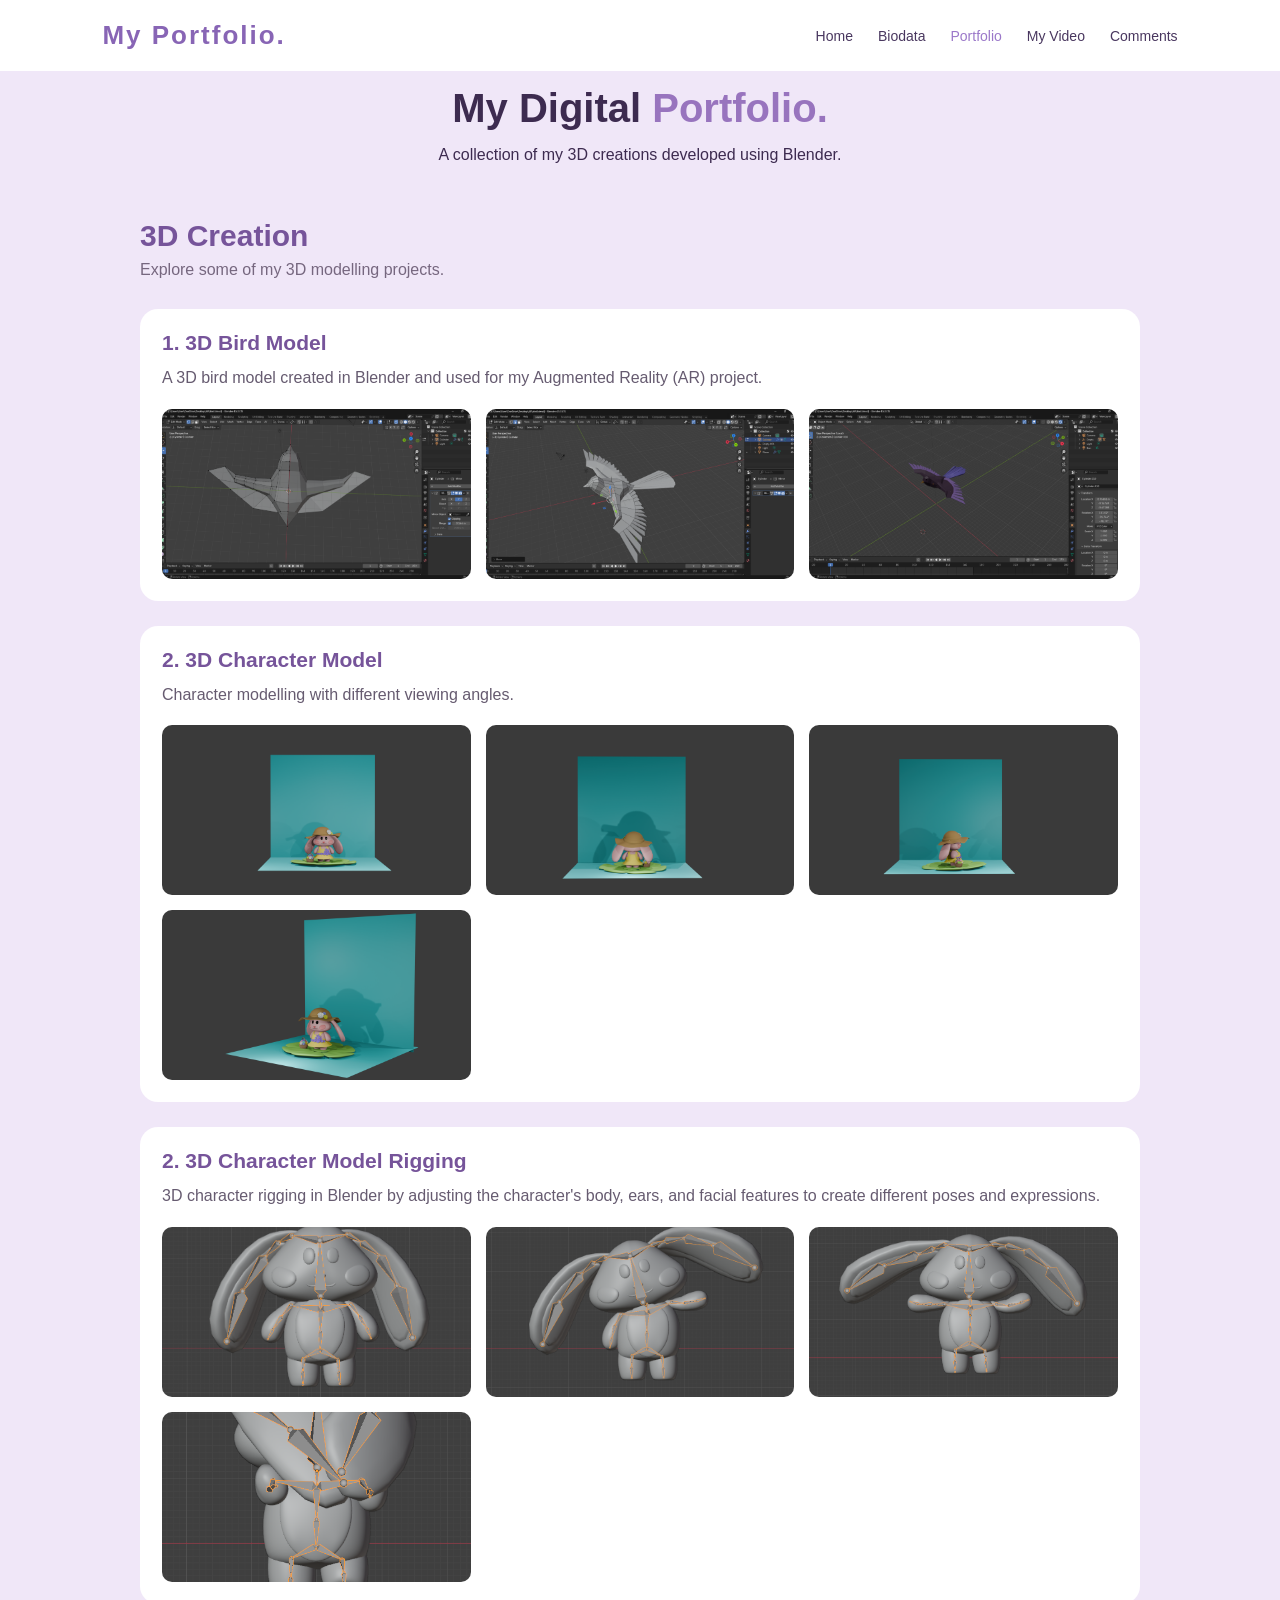
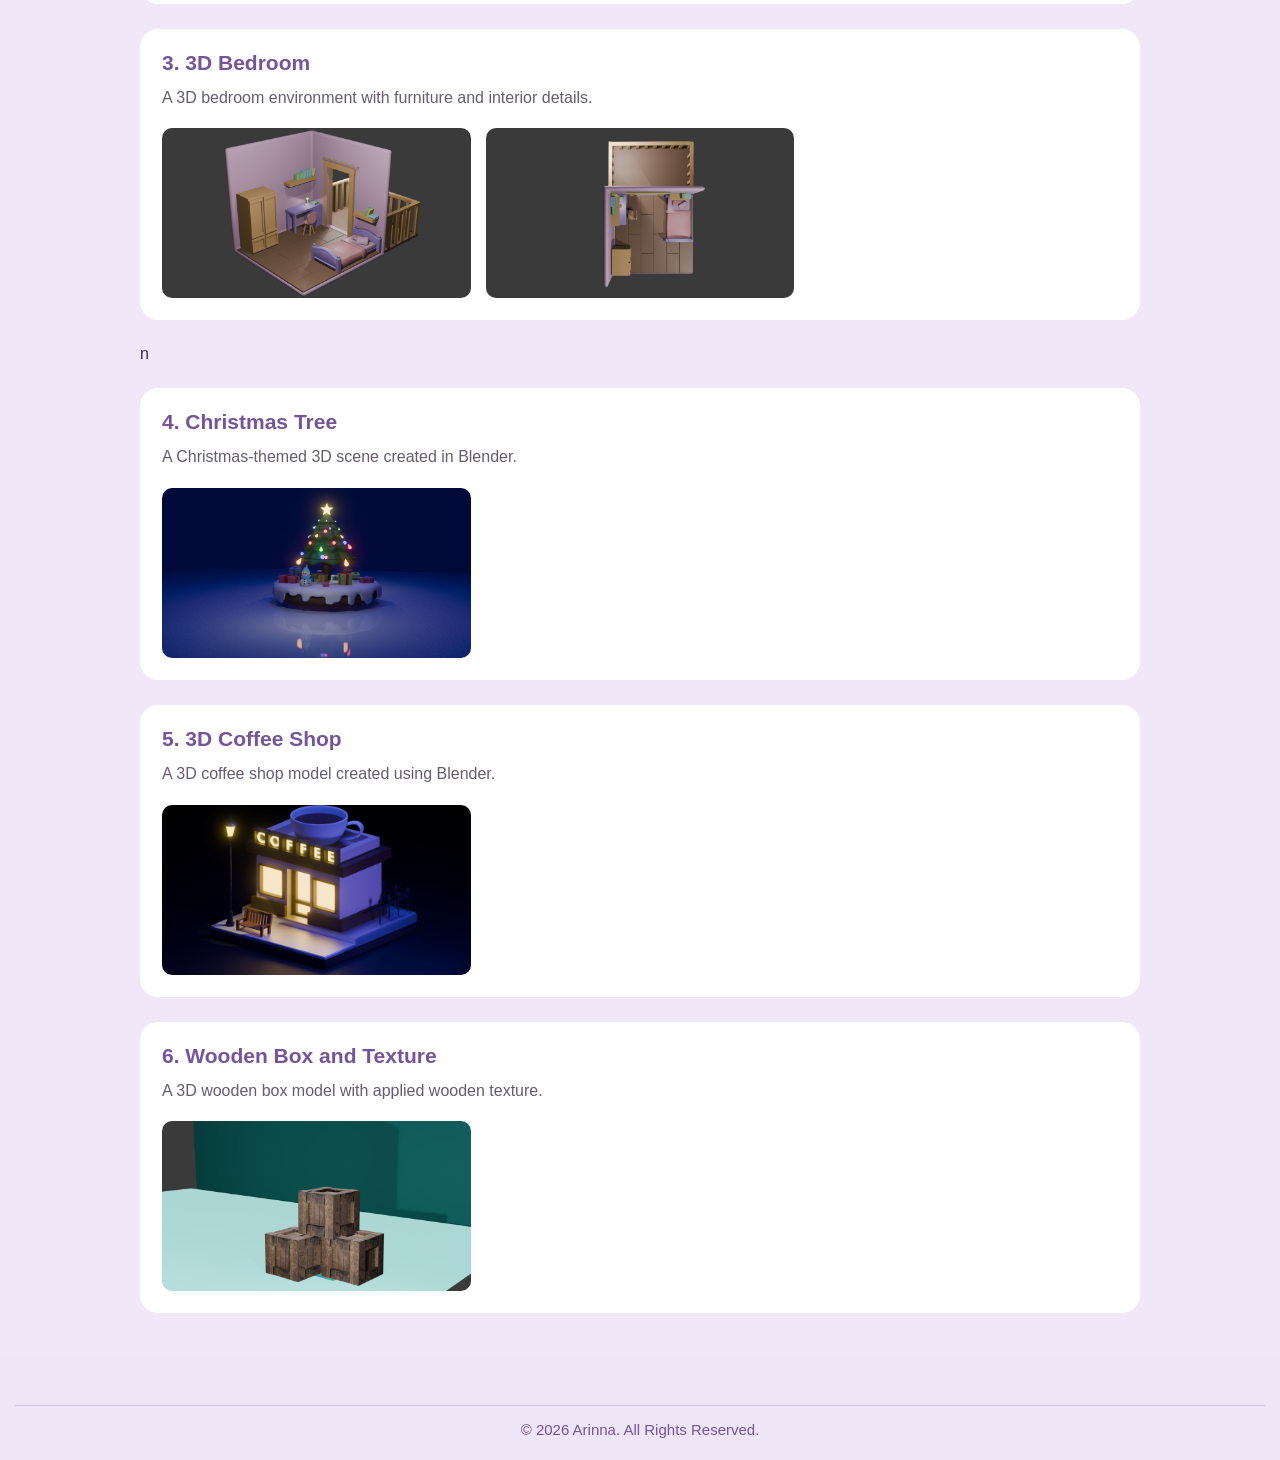
==== portfolio.html @ bef5cb06 "Add files via upload" ====
<!DOCTYPE html>
<html lang="en">

<head>
    <meta charset="UTF-8">
    <meta name="viewport" content="width=device-width, initial-scale=1.0">

    <title>My Portfolio | Arinna</title>

    <link rel="stylesheet" href="style.css">
</head>

<body>

    <!-- Navigation Bar -->
    <header>
        <nav class="navbar">

            <h2 class="logo">My Portfolio.</h2>

            <ul class="nav-links">
                <li><a href="index.html">Home</a></li>
                <li><a href="biodata.html">Biodata</a></li>
                <li><a href="portfolio.html" class="active">Portfolio</a></li>
                <li><a href="video.html">My Video</a></li>
                <li><a href="comments.html">Comments</a></li>
            </ul>

        </nav>
    </header>

    <!-- Portfolio Heading -->
    <section class="portfolio-heading">

        <h1>My Digital <span>Portfolio.</span></h1>

        <p>
            A collection of my 3D creations
            developed using Blender.
        </p>

    </section>

    <!-- Portfolio Content -->
    <main class="portfolio-container">

        <section class="creation-section">

            <h2>3D Creation</h2>

            <p>Explore some of my 3D modelling projects.</p>

            <!-- Bird Model -->
            <div class="project">

                <h3>1. 3D Bird Model</h3>

                <p>
                    A 3D bird model created in Blender and used
                    for my Augmented Reality (AR) project.
                </p>

                <div class="image-gallery">
                    <img class="clickable-image" src="images/3Dbird/3Dbird.png" alt="3D Bird Modeling">
                    <img class="clickable-image" src="images/3Dbird/3Dbird1.png" alt="3D Bird View">
                    <img class="clickable-image" src="images/3Dbird/3Dbird2.png" alt="3D Bird Rendered View">
                </div>

            </div>

            <!-- Character Model -->
            <div class="project">

                <h3>2. 3D Character Model</h3>

                <p>Character modelling with different viewing angles.</p>

                <div class="image-gallery">
                    <img class="clickable-image" src="images/character/CharacterFrontView.png" alt="Character Front View">
                    <img class="clickable-image" src="images/character/CharacterBackView.png" alt="Character Back View">
                    <img class="clickable-image" src="images/character/CharacterLeftView.png" alt="Character Left View">
                    <img class="clickable-image" src="images/character/CharacterPerspectiveView.png" alt="Character Perspective View">
                </div>

            </div>

             <!-- Character rigging -->
            <div class="project">

                <h3>2. 3D Character Model Rigging</h3>

                <p>3D character rigging in Blender by adjusting the character's body, ears,
                     and facial features to create different poses and expressions.</p>

                <div class="image-gallery">
                    <img class="clickable-image" src="images/AnimationRigging/1.png" alt="Relaxed Pose">
                    <img class="clickable-image" src="images/AnimationRigging/2.png" alt="Waving Pose">
                    <img class="clickable-image" src="images/AnimationRigging/3.png" alt="Excited Pose">
                    <img class="clickable-image" src="images/AnimationRigging/4.png" alt="Shy Pose">
                </div>

            </div>
            <!-- Bedroom -->
            <div class="project">

                <h3>3. 3D Bedroom</h3>

                <p>A 3D bedroom environment with furniture and interior details.</p>

                <div class="image-gallery">
                    <img class="clickable-image" src="images/bedroom/bedroomFrontView.png" alt="Bedroom Perspective View">
                    <img class="clickable-image" src="images/bedroom/bedroomTopView.png" alt="Bedroom Top View">
                </div>

            </div>
n
            <!-- Christmas Tree -->
            <div class="project">

                <h3>4. Christmas Tree</h3>

                <p>A Christmas-themed 3D scene created in Blender.</p>

                <div class="image-gallery">
                    <img class="clickable-image" src="images/ChristmasTree.png" alt="3D Christmas Tree">
                </div>

            </div>

            <!-- Coffee Shop -->
            <div class="project">

                <h3>5. 3D Coffee Shop</h3>

                <p>A 3D coffee shop model created using Blender.</p>

                <div class="image-gallery">
                    <img class="clickable-image" src="images/coffeeShop.png" alt="3D Coffee Shop">
                </div>

            </div>

            <!-- Wooden Box -->
            <div class="project">

                <h3>6. Wooden Box and Texture</h3>

                <p>A 3D wooden box model with applied wooden texture.</p>

                <div class="image-gallery">
                    <img class="clickable-image" src="images/woodenTexture.png" alt="Wooden Box Texture">
                </div>

            </div>

        </section>

    </main>

    <!-- Footer -->
    <footer class="portfolio-footer">
        <div class="footer-bottom">
            <p>© 2026 Arinna. All Rights Reserved.</p>
        </div>
    </footer>

    <!-- Image Lightbox -->
    <div id="imageLightbox" class="lightbox">

        <span class="close-lightbox">&times;</span>

        <button class="prev-button" id="prevButton">&#10094;</button>

        <div class="lightbox-content">
            <img id="lightboxImage" src="" alt="Enlarged 3D Creation">
            <p id="lightboxCaption"></p>
        </div>

        <button class="next-button" id="nextButton">&#10095;</button>

    </div>

    <!-- Portfolio Image Viewer JavaScript -->
    <script>
        const lightbox = document.getElementById("imageLightbox");
        const lightboxImage = document.getElementById("lightboxImage");
        const lightboxCaption = document.getElementById("lightboxCaption");

        const images = document.querySelectorAll(".clickable-image");

        let currentIndex = 0;

        function showImage() {
            lightboxImage.src = images[currentIndex].src;
            lightboxCaption.textContent = images[currentIndex].alt;
        }

        images.forEach(function(image, index) {

            image.addEventListener("click", function() {
                currentIndex = index;
                showImage();
                lightbox.style.display = "flex";
            });

        });

        document.getElementById("nextButton").addEventListener("click", function() {

            currentIndex++;

            if (currentIndex >= images.length) {
                currentIndex = 0;
            }

            showImage();

        });

        document.getElementById("prevButton").addEventListener("click", function() {

            currentIndex--;

            if (currentIndex < 0) {
                currentIndex = images.length - 1;
            }

            showImage();

        });

        document.querySelector(".close-lightbox").addEventListener("click", function() {
            lightbox.style.display = "none";
        });

        lightbox.addEventListener("click", function(event) {
            if (event.target === lightbox) {
                lightbox.style.display = "none";
            }
        });

        document.addEventListener("keydown", function(event) {
            if (event.key === "Escape") {
                lightbox.style.display = "none";
            }
        });
    </script>

</body>
</html>
---- style.css ----
/* GENERAL SETTINGS */
* {
    margin: 0;
    padding: 0;
    box-sizing: border-box;
    font-family: Arial, sans-serif;
}

body {
    margin: 0;
    font-family: Arial, sans-serif;
    background-color: #F0E7F8;
    color: #3D2B50;
}


/* NAVIGATION BAR */
header {
    background-color: white;
    padding: 20px 8%;
}

.navbar {
    display: flex;
    justify-content: space-between;
    align-items: center;
}

.logo {
    color: #8865B5;
    font-size: 26px;
    letter-spacing: 2px;
}

.nav-links {
    display: flex;
    list-style: none;
    gap: 25px;
}

.nav-links a {
    text-decoration: none;
    color: #49375F;
    font-size: 14px;
    transition: 0.3s;
}

.nav-links a:hover,
.nav-links a.active {
    color: #9B78C9;
}


/* HOMEPAGE */
.home {
    background-color: #F0E7F8;
    min-height: 580px;
    display: flex;
    align-items: center;
    justify-content: space-between;
    padding: 60px 10%;
    gap: 50px;
    overflow: hidden;
}

/* WELCOME TEXT */
.welcome {
    color: #9874BE;
    font-size: 13px;
    letter-spacing: 2px;
    margin-bottom: 20px;
}

/* MAIN TAGLINE */
.hero-tagline {
    font-size: 52px;
    line-height: 1.2;
    color: #49375F;
    margin-bottom: 30px;
}

.hero-tagline span {
    color: #9874BE;
}

/* INTRODUCTION HEADING */
.intro-title {
    font-size: 25px;
    color: #76539E;
    margin-bottom: 12px;
}

/* INTRODUCTON PARAGRAPH */
.intro-text {
    max-width: 530px;
    line-height: 1.9;
    color: #6F647C;
    margin-bottom: 25px;
}


/* IMAGE CONTAINER */
.home-image {
    position: relative;
    width: 300px;
    flex-shrink: 0;
    overflow: visible;
}

/* PROFILE PICTURE */
.home-image img {
    display: block;
    width: 100%;
    aspect-ratio: 3 / 4;
    height: auto;
    object-fit: cover;
    object-position: center;

    border: 6px solid #E8D9F5;
    border-radius: 28px;

    position: relative;
    z-index: 2;
}

/* BUBBLES BEHIND THE PICTURE */
.home-image .floating-circle {
    position: absolute;
    border-radius: 50%;
    background-color: #DFC9F1;
    z-index: 1;
    pointer-events: none;
}
/* TOP RIGHT BUBBLE */
.home-image .circle-one {
    width: 85px;
    height: 85px;
    top: -45px;
    right: -50px;

    animation: floating 3s ease-in-out infinite;
}

/* BOTTOM LEFT BUBBLE */
.home-image .circle-two {
    width: 90px;
    height: 90px;
    bottom:-35px;
    left: -80px;

    animation: floating 4s ease-in-out infinite;
}

@keyframes floating {
    0%, 100% {
        transform: translateY(0);
    }

    50% {
        transform: translateY(-20px);
    }
}

@media (max-width: 768px) {
    .floating-circle {
        width: 55px;
        height: 55px;
        right: 15px;
        top: 20px;
    }
}

/* ABOUT ME SECTION */
.about-preview {
    background-color: #E2D1F0;
    padding: 65px 20px;
    text-align: center;
    margin-top: 0;
}

.about-preview h2 {
    color: #49375F;
    font-size: 28px;
    margin-bottom: 18px;
}

.about-preview p {
    max-width: 650px;
    margin: 0 auto 20px;
    color: #6F647C;
    line-height: 1.8;
}

.about-preview .text-link {
    color: #8055A5;
    font-weight: bold;
    text-decoration: none;
}

.about-preview .text-link:hover {
    color: #49375F;
}

/* FOOTER */
.home-footer {
    width: 100%;
    background-color: #E2D1F0;
    color: #76549A;
    text-align: center;
    padding: 25px 0;
    margin: 0;
    box-sizing: border-box;
}

.home-footer p {
    margin: 0;
    padding: 0;
}

/* MOBILE RESPONSIVE */
@media (max-width: 768px) {

    .home {
        flex-direction: column-reverse;
        text-align: center;
        padding: 45px 7%;
        gap: 40px;
    }

    .hero-tagline {
        font-size: 36px;
    }

    .intro-title {
        font-size: 22px;
    }

    .home-image {
        width: 230px;
        height: 290px;
    }

    .intro-text {
        margin-left: auto;
        margin-right: auto;
    }

}
.btn {
    display: inline-block;
    background-color: #9874BE;
    color: white;
    padding: 14px 32px;
    border-radius: 30px;
    text-decoration: none;
    font-size: 16px;
    font-weight: bold;
    margin-top: 18px;

    transition: 0.3s ease;
}

.btn:hover {
    background-color: #76539E;
    transform: translateY(-3px);
    box-shadow: 0 5px 15px rgba(118, 83, 158, 0.25);
}

/* BIODATA PAGE */
.biodata-page {
    background-color: #F0E7F8;
    padding: 50px 10%;
}

/* PAGE HEADING */
.page-heading {
    text-align: center;
    margin-bottom: 35px;
}

.page-heading h1 {
    font-size: 38px;
    color: #39294F;
    margin: 10px 0;
}

.page-heading h1 span {
    color: #9B78C5;
}

/* PROFILE INTRODUCTION */
.bio-profile {
    display: flex;
    align-items: center;
    gap: 30px;
    background-color: white;
    padding: 25px;
    border-radius: 18px;
    margin-bottom: 25px;
}

.bio-profile img {
    width: 120px;
    aspect-ratio: 3 / 4;
    object-fit: cover;
    border-radius: 15px;
}

.profile-info h2 {
    color: #79549F;
    margin-bottom: 10px;
}

.profile-info p {
    margin: 7px 0;
    color: #71657D;
}

/* TWO-COLUMN GRID */
.bio-grid {
    display: grid;
    grid-template-columns: 1fr 1fr;
    gap: 20px;
    margin-bottom: 25px;
}

/* CONTENT CARDS */
.bio-card {
    background-color: white;
    padding: 25px;
    border-radius: 18px;
    box-shadow: 0 4px 15px rgba(80, 50, 100, 0.05);
}

.bio-card h2 {
    color: #79549F;
    text-align: left;
    margin-top: 0;
    margin-bottom: 18px;;
}

.bio-card h3 {
    color: #39294F;
    margin-bottom: 10px;
}

.bio-card p,
.bio-card li {
    color: #71657D;
    margin-bottom: 10px;
    line-height: 1.5;
}

.bio-card ul {
    padding-left: 20px;
}

/* EDUCATION BACKGROUND */
.education-item {
    padding-left: 18px;
    border-left: 3px solid #DCC5EF;
    margin-top: 22px;
    margin-bottom: 22px;
}

.education-item h3 {
    color: #3D2B50;
    font-size: 18px;
    margin-bottom: 6px;
}

.education-year {
    display: inline-block;
    color: #946BB7;
    font-size: 14px;
    font-weight: bold;
    margin-bottom: 10px;
}

.education-item p {
    color: #71657D;
    font-size: 15px;
    line-height: 1.6;
    margin: 0;
}

/* TIMETABLE */
.timetable-section {
    margin-top: 25px;
}

.timetable-intro {
    color: #71657D;
    margin-bottom: 20px;
}

.schedule-container {
    width: 100%;
    overflow-x: auto;
}

.schedule {
    min-width: 850px;
    background-color: #FCFAFF;
    border-radius: 12px;
    padding: 15px;
}

/* TIME HEADER */
.schedule-header {
    display: grid;
    grid-template-columns: 100px repeat(10, minmax(65px, 1fr));
    align-items: center;
    text-align: center;
    color: #79549F;
    font-size: 13px;
    font-weight: bold;
    padding-bottom: 15px;
    border-bottom: 1px solid #E8DDF0;
}

/* EACH DAY */
.schedule-row {
    display: grid;
    grid-template-columns: 100px repeat(10, minmax(65px, 1fr));
    align-items: center;
    min-height: 55px;
    border-bottom: 1px solid #EEE7F4;
    gap: 5px;
    padding: 4px 0;
}

/* DAY NAME */
.day {
    font-weight: bold;
    color: #49345E;
    font-size: 14px;
}

/* ACTIVITY BLOCKS */
.event {
    padding: 7px 5px;
    border-radius: 10px;
    text-align: center;
    font-size: 12px;
    line-height: 1.5;
}

/* CLASS ACTIVITIES */
.class-event {
    background-color: #E6D6F3;
    color: #563D72;
    border: 1px solid #D4BCE8;
}

/* ASSIGNMENTS AND REVISION */
.study-event {
    background-color: #F1E8F8;
    color: #79549F;
    border: 1px solid #E0D0EE;
}

/* FULL DAY ACTIVITIES */
.full-event {
    grid-column: 2 / 12;
}


/* SOCIAL LINKS */
.contact-section {
    text-align: center;
    margin-top: 25px;
}

.social-links {
    display: flex;
    justify-content: center;
    flex-wrap: wrap;
    gap: 15px;
    margin-top: 20px;
}

.social-links a {
    text-decoration: none;
    color: white;
    background-color: #9B78C5;
    padding: 10px 22px;
    border-radius: 25px;
}

.social-links a:hover {
    background-color: #79549F;
}

/*BIODATA FOOTER */
.site-footer {
    width: 100%;
    background-color: #eee5f7;
    padding: 35px 20px 15px;
    text-align: center;
    margin-top: 35px;
    border-top: 1px solid #dfd0ed;
}

.site-footer h2 {
    color: #8056a8;
    margin-bottom: 12px;
}

.site-footer p {
    color: #756783;
    margin-bottom: 20px;
}

.social-links {
    display: flex;
    justify-content: center;
    gap: 15px;
    flex-wrap: wrap;
}

.social-links a {
    background-color: #704a9c;;
    color: white;
    text-decoration: none;
    padding: 10px 24px;
    border-radius: 25px;
    transform: translateY(-3px);
}

.social-links a:hover {
    background-color: #704a9c;
    transform: translateY(-3px);
}

.footer-bottom {
    border-top: 1px solid #d8c6e9;
    margin-top: 25px;
    padding-top: 15px;
}

.footer-bottom p {
    margin: 0;
    font-size: 13px;
}


/* MOBILE RESPONSIVE */
@media (max-width: 768px) {

    .biodata-page {
        padding: 35px 5%;
    }

    .bio-grid {
        grid-template-columns: 1fr;
    }

    .bio-profile {
        flex-direction: column;
        text-align: center;
    }

    .bio-profile img {
        width: 130px;
    }

    .page-heading h1 {
        font-size: 30px;
    }
}

/*PORTFOLIO PAGE*/
.portfolio-container {
    width: 88%;
    max-width: 1000px;
    margin: 45px auto;
    box-sizing: border-box;
}
html, body {
    width: 100%;
    max-width: 100%;
    overflow-x: hidden;
}

* {
    box-sizing: border-box;
}

/* MAIN HEADING */
.portfolio-heading {
    text-align: center;
    margin-bottom: 55px;
}

.portfolio-heading h1 {
    font-size: 40px;
    color: #3D2B50;
    margin: 15px 0;
}

.portfolio-heading h1 span {
    color: #9874BE;
}

/* SECTION HEADING */
.creation-section > h2 {
    color: #76549A;
    font-size: 30px;
    margin-bottom: 8px;
}

.creation-section > p {
    color: #76677F;
    margin-bottom: 30px;
}

/* PROJECT CARDS */
.project {
    background-color: white;
    width: 100%;
    max-width: 100%;
    padding: 22px;
    margin: 25px 0;
    border-radius: 18px;
    box-sizing: border-box;
}

.project h3 {
    color: #76549A;
    font-size: 21px;
    margin-bottom: 10px;
}

.project p {
    color: #665B70;
    line-height: 1.6;
    margin-bottom: 18px;
}
/* PORTFOLIO FOOTER */
.portfolio-footer {
    width: 100%;
    background-color:#eee5f7;
    padding: 22px 15px;
    text-align: center;
    box-sizing: border-box;
    margin-top: 35px;
}

.portfolio-footer p {
    color: #76549A;
    font-size: 15px;
    margin: 0;
}

/* IMAGE GRID */
.image-gallery {
    display: grid;
    grid-template-columns: repeat(3, minmax(0, 1fr));
    gap: 15px;
    width: 100%;
}

.image-gallery img {
    width: 100%;
    height: 170px;
    object-fit: cover;
    border-radius: 10px;
    cursor: pointer;
}

.image-gallery img:hover {
    transform: scale(1.03);
}

/* IMAGE LIGHTBOX */
.lightbox {
    display: none;
    position: fixed;
    z-index: 9999;
    top: 0;
    left: 0;
    width: 100%;
    height: 100vh;

    background-color: rgba(25, 15, 35, 0.92);

    justify-content: center;
    align-items: center;
}

/* ENLARGED IMAGE */
.lightbox img {
    display: block;
    max-width: 75%;
    max-height: 75vh;
    width: auto;
    height: auto;
    object-fit: contain;
    margin: auto;
    border-radius: 10px;
}

/* IMAGE CAPTION */
.lightbox p {
    position: absolute;
    bottom: 20px;
    left: 50%;
    transform: translateX(-50%);

    color: white;
    font-size: 16px;
    text-align: center;
    width: 80%;
}

/* CLOSE BUTTON */
.close-lightbox {
    position: absolute;
    top: 20px;
    right: 35px;
    color: white;
    font-size: 40px;
    cursor: pointer;
}

/* PREVIOUS AND NEXT BUTTONS */
.prev-button,
.next-button {
    position: absolute;
    top: 50%;
    transform: translateY(-50%);

    background-color: rgba(255, 255, 255, 0.2);
    color: white;
    border: none;
    font-size: 30px;
    padding: 15px;
    cursor: pointer;
    border-radius: 8px;
}

.prev-button {
    left: 25px;
}

.next-button {
    right: 25px;
}


/* MOBILE RESPONSIVE */
@media screen and (max-width: 700px) {

    .image-gallery {
        grid-template-columns: repeat(2, 1fr);
    }

    .portfolio-heading h1 {
        font-size: 30px;
    }

    .project {
        padding: 18px;
    }

}

@media screen and (max-width: 450px) {

    .image-gallery {
        grid-template-columns: 1fr;
    }

    .image-gallery img {
        height: auto;
    }

}

/* VIDEO PAGE */
.video-page {
    width: 90%;
    max-width: 1100px;
    margin: 50px auto;
    box-sizing: border-box;
}

/* PAGE HEADING */
.page-heading {
    text-align: center;
    margin-bottom: 40px;
}

.page-heading .welcome {
    color: #9874BE;
    letter-spacing: 2px;
    font-weight: 600;
}

.page-heading h1 {
    font-size: 38px;
    color: #3D2B50;
    margin: 15px 0;
}

.page-heading h1 span {
    color: #9874BE;
}

/* VIDEO CARDS */
.video-container {
    width: 100%;
    max-width: 1050px;
    margin: 40px auto;
    display: grid;
    grid-template-columns: repeat(2, minmax(0, 1fr));
    align-items: stretch;
    gap: 25px;
}

.video-card {
    background-color: white;
    padding: 18px;
    border-radius: 18px;
    box-sizing: border-box;
    min-width: 0;
    box-shadow: 0 5px 18px rgba(61, 43, 80, 0.06);
}

.video-box {
    width: 100%;
    aspect-ratio: 16 / 9;
    overflow: hidden;
    border-radius: 12px;
    background-color: #3D2B50;
}

.video-box video {
    width: 100%;
    height: 100%;
    display: block;
    object-fit: contain;
}

.video-description {
    padding: 5px 2px;
}

.video-description h2 {
    color: #76549A;
    font-size: 20px;
    margin: 15px 0 10px;
}

.video-description p {
    color: #665B70;
    font-size: 15px;
    line-height: 1.7;
    margin: 0;
}

/* VIDEO PAGE FOOTER */
.video-footer {
    width: 100%;
    max-width: 100%;
    box-sizing: border-box;
    margin: 0;
    padding: 20px;
    background-color: #F0E7F8;
    border-top: 1px solid #DCCBEA;
    text-align: center;
}

.video-footer p {
    color: #76549A;
    margin: 0;
    font-size: 16px;
}

/* MOBILE RESPONSIVE */
@media screen and (max-width: 700px) {
    .video-container {
        grid-template-columns: 1fr;
    }

    .video-page {
        width: 92%;
    }

    .page-heading h1 {
        font-size: 30px;
    }

    .video-footer .footer-socials {
        flex-wrap: wrap;
    }
}

/* COMMENTS PAGE */
.comments-page {
    max-width: 800px;
    margin: 0 auto;
    padding: 50px 20px;
}

/* COMMENT FORM */
.comment-container {
    background-color: white;
    padding: 35px;
    border-radius: 15px;
    border: 1px solid #E9DDF7;
    margin-bottom: 40px;
}

.comment-container h2,
.comments-section h2 {
    color: #76539E;
    font-size: 24px;
    margin-bottom: 10px;
}

.form-description {
    color: #81758D;
    line-height: 1.7;
    margin-bottom: 20px;
}


/* FORM LAYOUT */
.comment-container form {
    display: flex;
    flex-direction: column;
    gap: 10px;
}

.comment-container label {
    color: #49375F;
    font-weight: bold;
    font-size: 14px;
    margin-top: 10px;
}

.comment-container input,
.comment-container textarea {
    width: 100%;
    padding: 13px;
    border: 1px solid #DCCFEF;
    border-radius: 8px;
    background-color: #FAF8FF;
    font-size: 14px;
    outline: none;
}

.comment-container input:focus,
.comment-container textarea:focus {
    border-color: #9874BE;
}

.comment-container textarea {
    resize: vertical;
}


/* SUBMIT BUTTON */
.comment-container .btn {
    border: none;
    cursor: pointer;
    align-self: flex-start;
    margin-top: 15px;
    font-size: 14px;
}

#form-response {
    margin-top: 15px;
    color: #76539E;
    font-weight: bold;
}


/* RECENT COMMENTS */
.comments-section {
    margin-top: 30px;
}

.owner-controls {
    display: flex;
    align-items: center;
    flex-wrap: wrap;
    gap: 12px;
    margin: 20px 0;
}

.owner-btn {
    background-color: #E9DDF7;
    color: #76539E;
    border: none;
    border-radius: 20px;
    padding: 10px 18px;
    cursor: pointer;
}

.owner-btn:hover {
    background-color: #DCCFEF;
}

#ownerStatus {
    color: #76539E;
    font-size: 13px;
}


/* INDIVIDUAL COMMENT CARD */
.comment-card {
    background-color: white;
    border: 1px solid #E9DDF7;
    border-radius: 12px;
    padding: 22px;
    margin-bottom: 18px;
}

.comment-header {
    display: flex;
    justify-content: space-between;
    align-items: center;
    margin-bottom: 12px;
    gap: 10px;
}

.comment-name {
    color: #76539E;
    font-weight: bold;
}

.comment-date {
    color: #9A8DA8;
    font-size: 12px;
}

.comment-message {
    color: #49375F;
    line-height: 1.7;
    overflow-wrap: anywhere;
    margin-bottom: 15px;
}


/* LIKE AND REACTION BUTTONS */
.comment-actions {
    display: flex;
    flex-wrap: wrap;
    gap: 8px;
}

.reaction-btn {
    background-color: #F4EFFB;
    border: 1px solid #E9DDF7;
    border-radius: 20px;
    padding: 8px 13px;
    cursor: pointer;
    transition: 0.2s;
}

.reaction-btn:hover {
    background-color: #E9DDF7;
    transform: translateY(-2px);
}


/* DELETE BUTTON */
.delete-btn {
    background-color: #FCE8EC;
    color: #B44E68;
    border: none;
    border-radius: 20px;
    padding: 8px 13px;
    cursor: pointer;
}

.delete-btn:hover {
    background-color: #F5D1DC;
}


/* EMPTY COMMENT MESSAGE */
.empty-comments {
    text-align: center;
    padding: 30px;
    color: #81758D;
    background-color: white;
    border: 1px dashed #DCCFEF;
    border-radius: 12px;
}


/* HIDE ELEMENTS */
[hidden] {
    display: none !important;
}


/* MOBILE RESPONSIVE */
@media (max-width: 768px) {

    .comments-page {
        padding: 35px 15px;
    }

    .comment-container {
        padding: 22px;
    }

    .comment-card {
        padding: 16px;
    }

    .comment-header {
        align-items: flex-start;
        flex-direction: column;
    }

}

/* WEBSITE ANIMATIONS*/

/* PAGE FADE IN */
body {
    animation: fadeIn 1s ease-in;
}

@keyframes fadeIn {
    from {
        opacity: 0;
    }

    to {
        opacity: 1;
    }
}


/* SECTION SLIDE UP */

.page-heading,
.home-content,
.about-preview,
.bio-card,
.project-card,
.video-container,
.comment-container,
.comments-section,
.contact-info {
    animation: slideUp 0.8s ease both;
}

@keyframes slideUp {
    from {
        opacity: 0;
        transform: translateY(25px);
    }

    to {
        opacity: 1;
        transform: translateY(0);
    }
}


/* NAVIGATION HOVER */
.nav-links a {
    transition: color 0.3s ease;
}

.nav-links a:hover {
    color: #9874BE;
}


/* BUTTON ANIMATION */
.btn {
    transition: all 0.3s ease;
}

.btn:hover {
    transform: translateY(-4px);
    box-shadow: 0 5px 15px rgba(152, 116, 190, 0.3);
}


/* PROJECT CARD ANIMATION */
.project { 
    transition: transform 0.3s ease,
                box-shadow 0.3s ease;
}

.project:hover {
    transform: translateY(-8px);
    box-shadow: 0 10px 20px rgba(152, 116, 190, 0.2);
}


/* PROFILE IMAGE ANIMATION */
.home-image img {
    transition: transform 0.4s ease;
}

.home-image img:hover {
    transform: scale(1.04);
}


/* REDUCE ANIMATION FOR ACCESSIBILITY */
@media (prefers-reduced-motion: reduce) {
    *,
    *::before,
    *::after {
        animation-duration: 0.01ms !important;
        transition-duration: 0.01ms !important;
    }
}
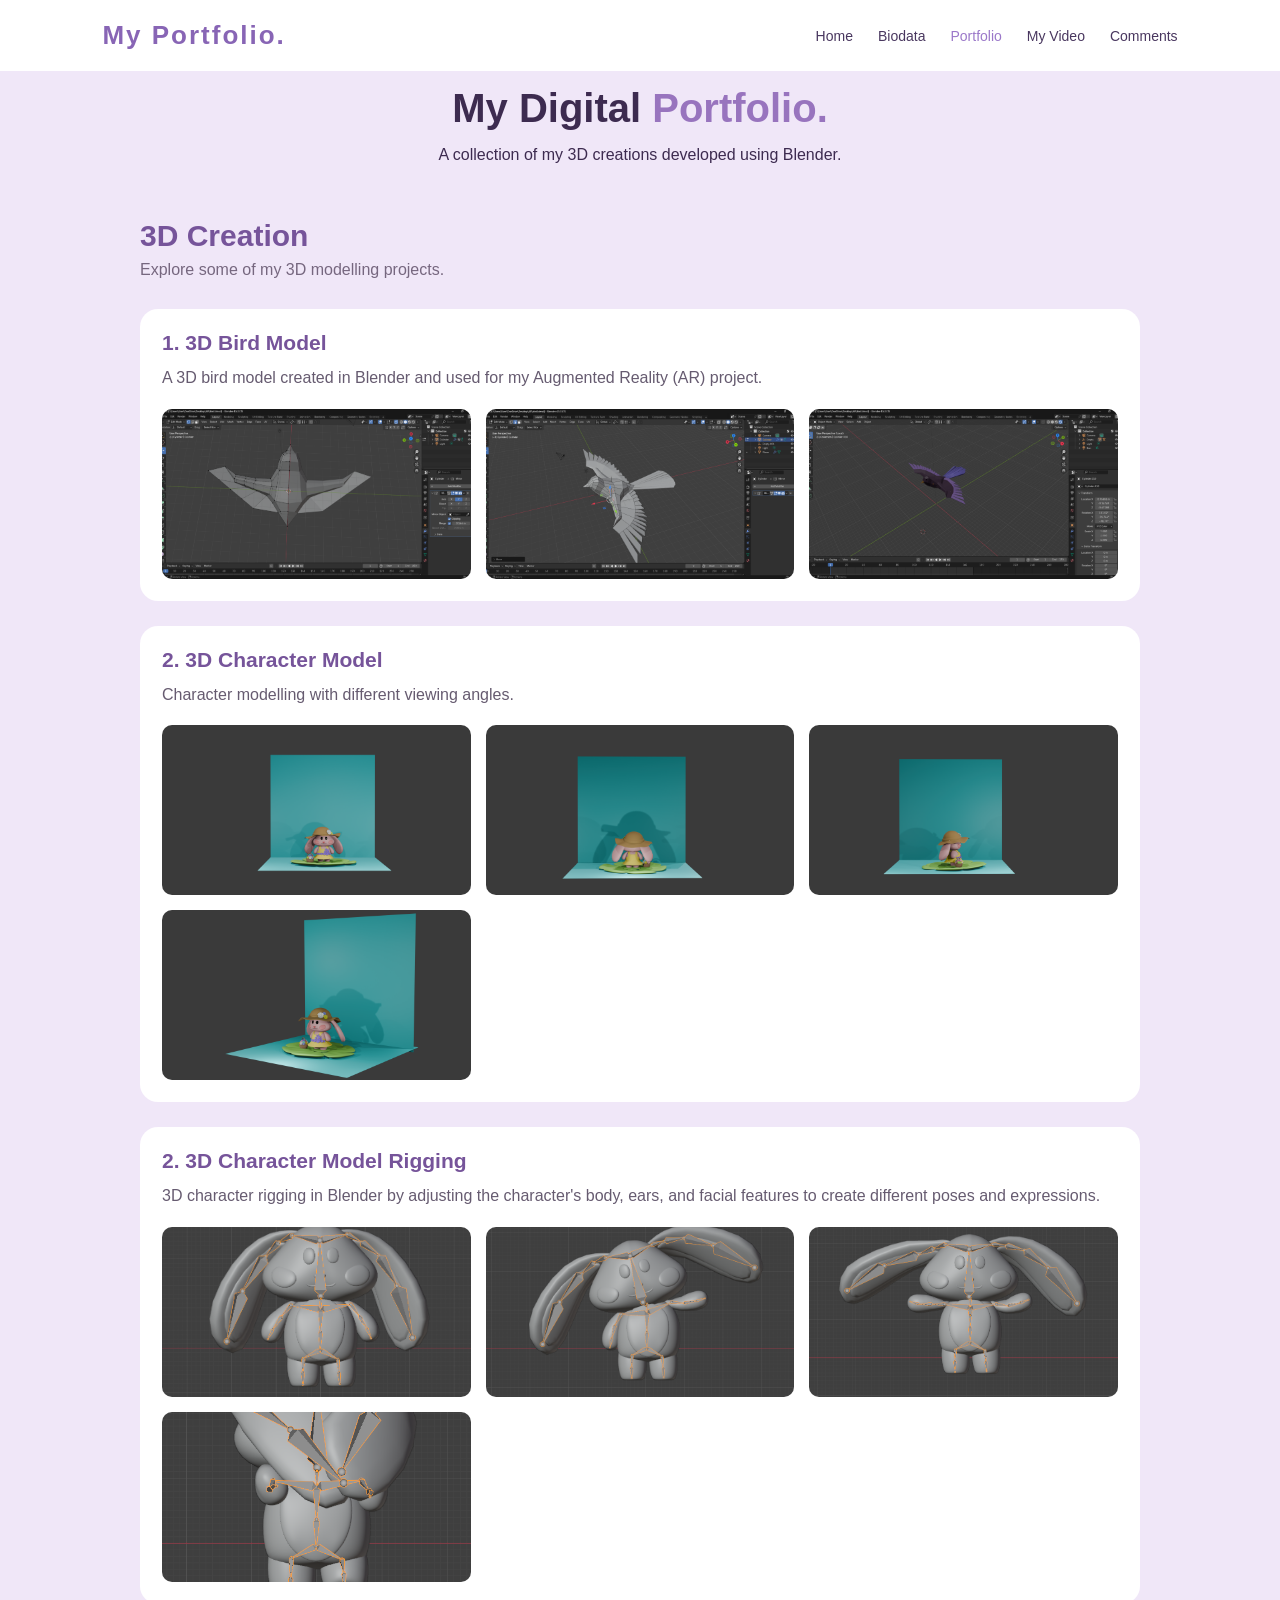
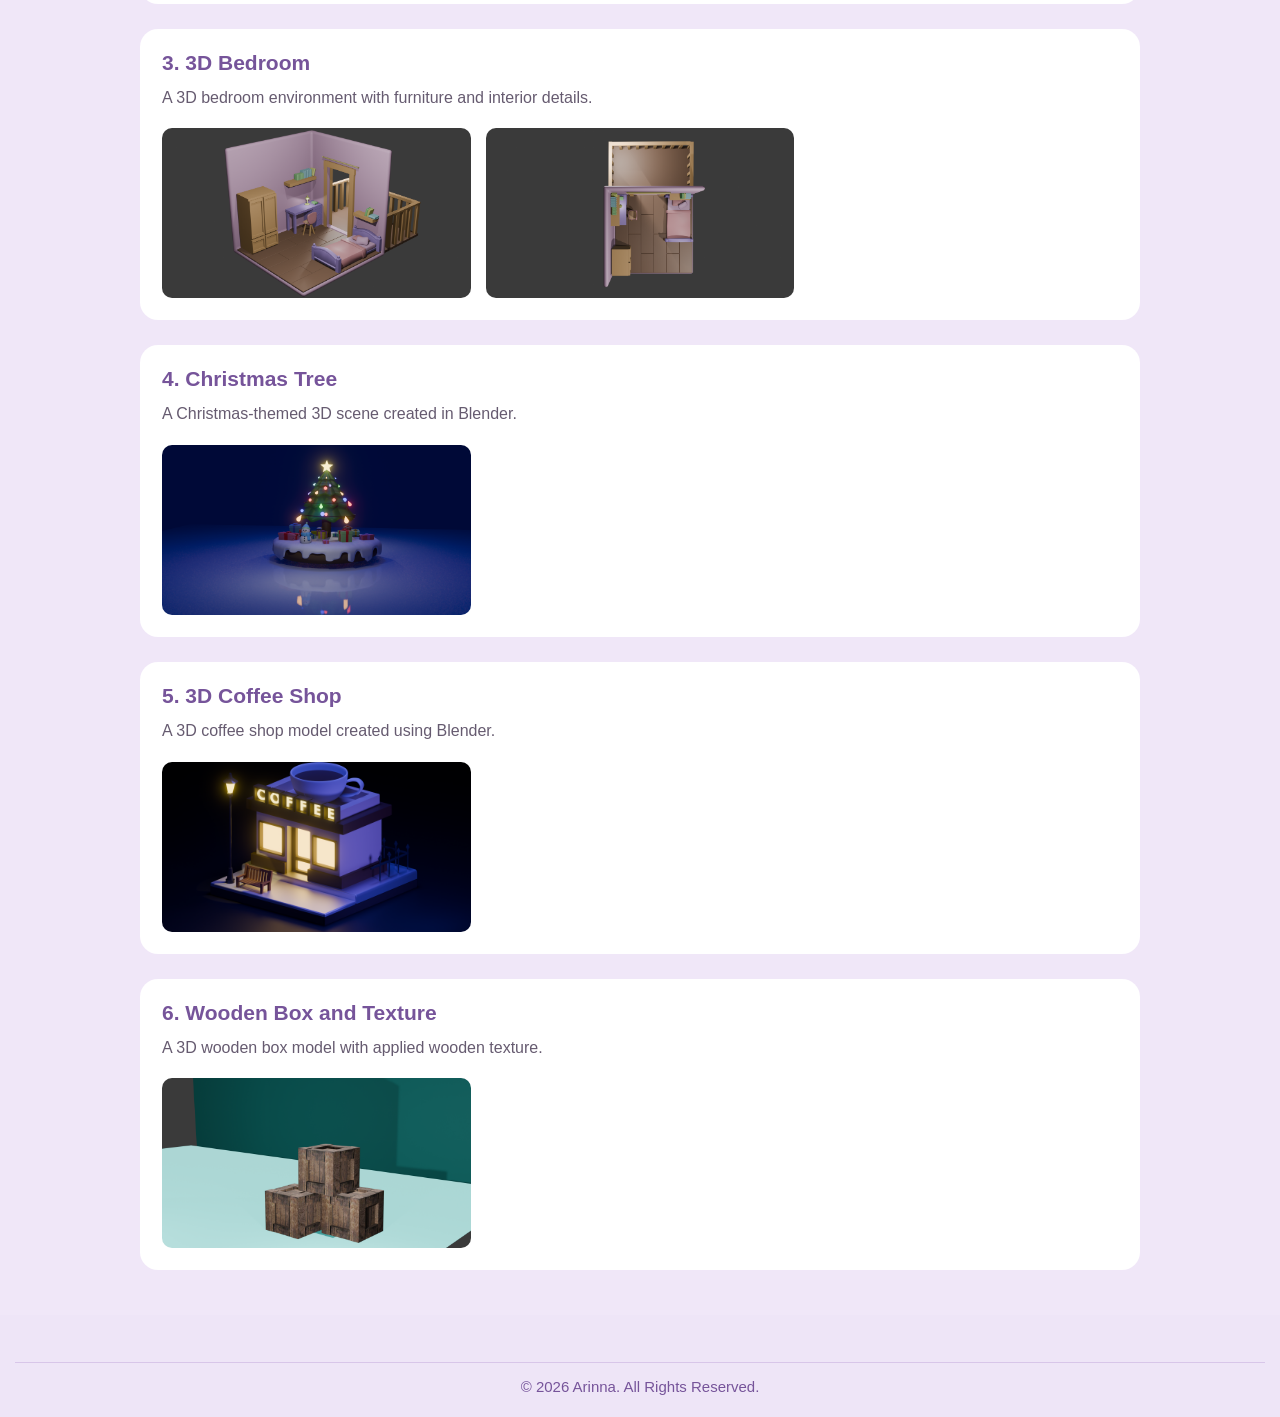
==== commit 3cf00179: "Update portfolio.html" ====
--- a/portfolio.html
+++ b/portfolio.html
@@ -114,7 +114,7 @@
                 </div>
 
             </div>
-n
+
             <!-- Christmas Tree -->
             <div class="project">
 
